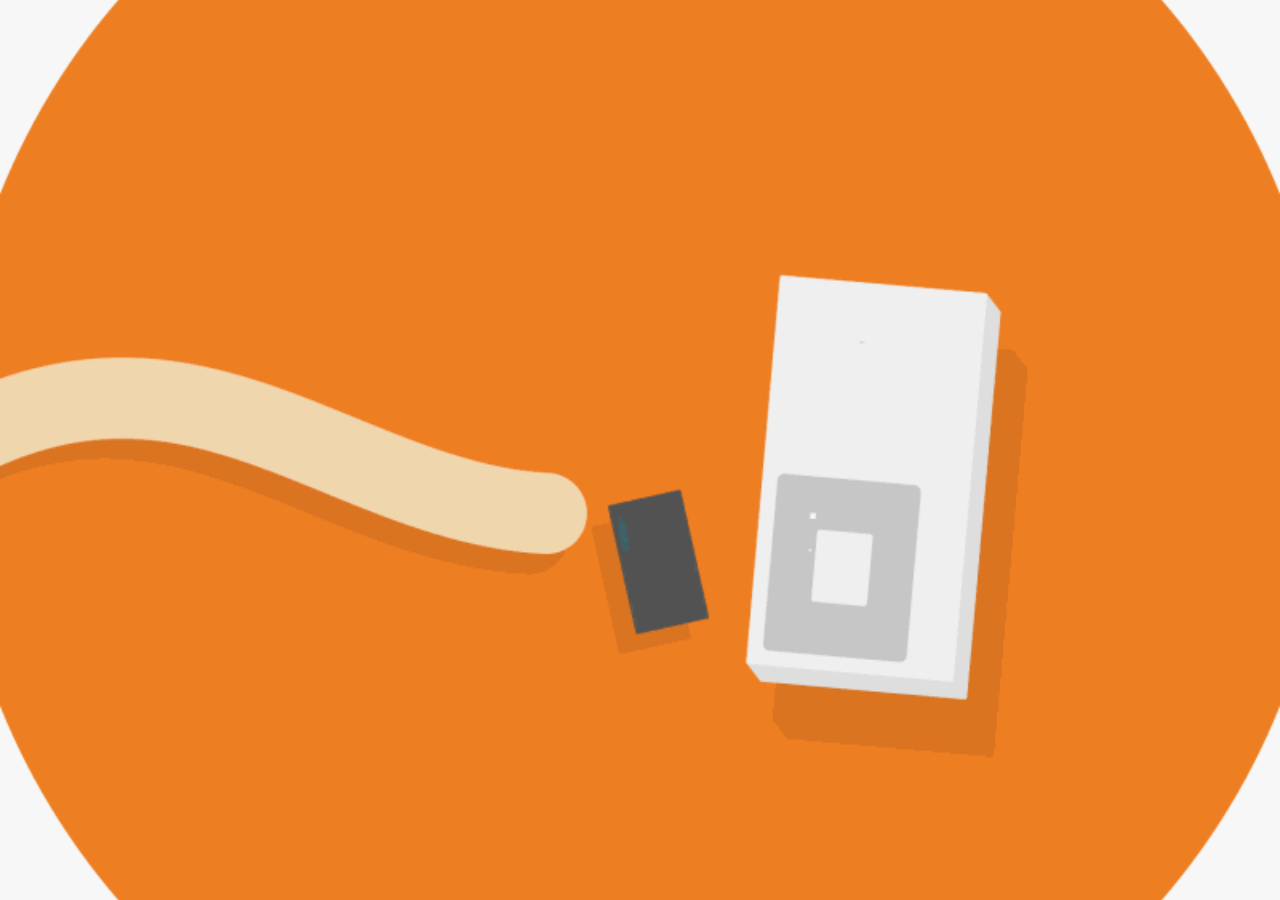
==== index.html @ 524d6dea "CodigoSimples Com comentários" ====
<!DOCTYPE html>
<html lang="pt-br">
  <head>
    <meta charset="UTF-8" />
    <meta name="viewport" content="width=device-width, initial-scale=1.0" />
    <meta http-equiv="refresh" content="3;url=pages/login.html" />
    <!-- recarregar ou redirecionar a página após um certo período de tempo -->
    <link rel="stylesheet" href="assets/styles/splash.css">
    
    <title>Redirecionando...</title>
  </head>
  <body>
    <img  class="gifSplash" src="assets/images/ccu-superbowl---charge.gif">
  </body>
</html>
---- assets/styles/splash.css ----
body, html {
    margin: 0;              /* Remove a margem padrão dos elementos body e html */
    padding: 0;             /* Remove o padding padrão dos elementos body e html */
    height: 100%;           /* Define a altura de body e html para 100% da altura da viewport */
    overflow: hidden;       /* Esconde barras de rolagem que poderiam aparecer, mantendo a tela limpa */
}

.gifSplash {
    width: 100vw;           /* Define a largura do GIF para 100% da largura da viewport (100% da tela visível) */
    height: 100vh;          /* Define a altura do GIF para 100% da altura da viewport (100% da tela visível) */
    object-fit: cover;      /* Faz com que o GIF cubra toda a área definida (100% da largura e altura), mantendo a proporção e cortando se necessário para preencher a tela */
    position: absolute;     /* Posiciona o GIF de forma absoluta, tirando-o do fluxo normal do documento */
    top: 0;                 /* Posiciona o GIF no topo da viewport */
    left: 0;                /* Posiciona o GIF à esquerda da viewport */
}
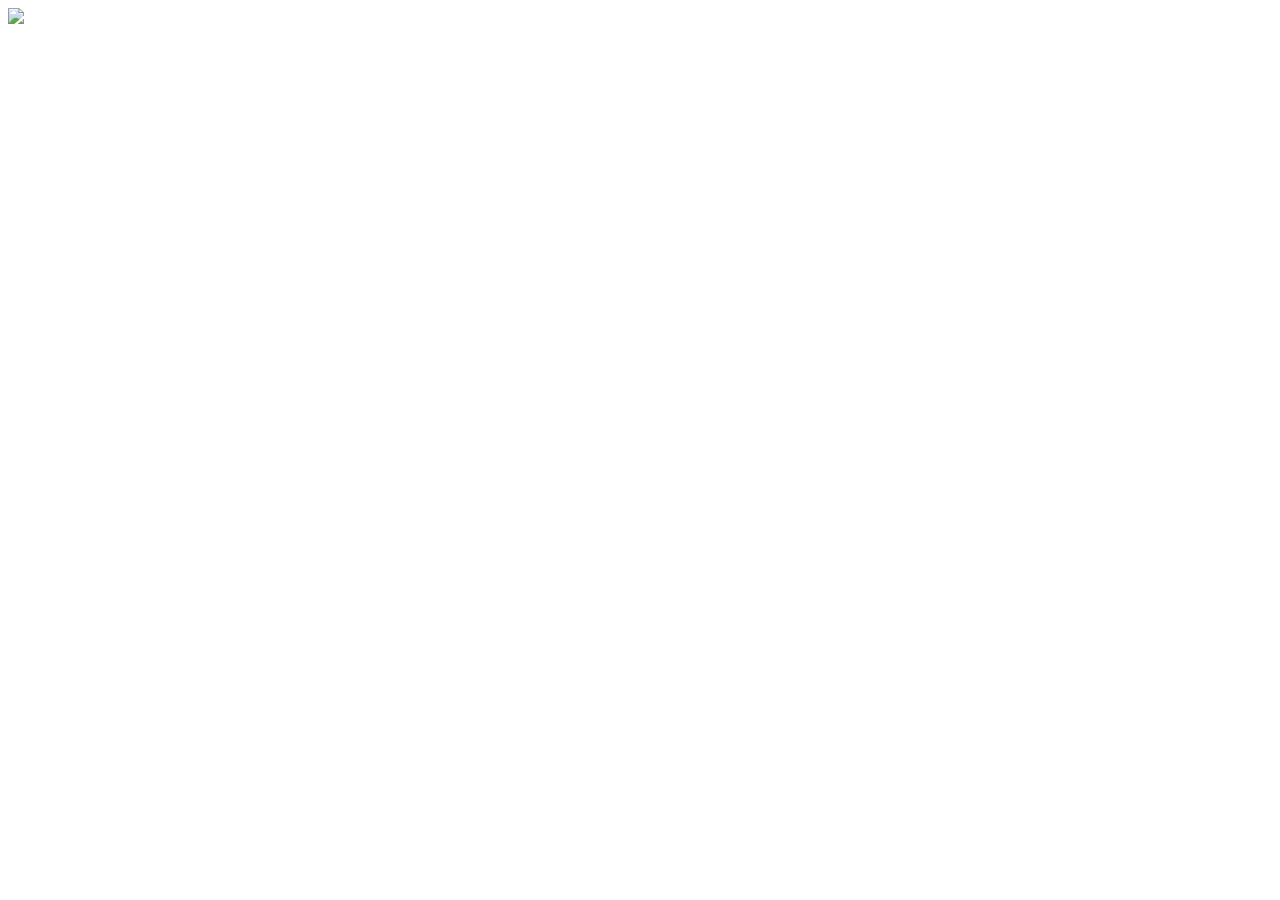
==== commit daa693b1: "nossa versao" ====
--- a/index.html
+++ b/index.html
@@ -5,11 +5,10 @@
     <meta name="viewport" content="width=device-width, initial-scale=1.0" />
     <meta http-equiv="refresh" content="3;url=pages/login.html" />
     <!-- recarregar ou redirecionar a página após um certo período de tempo -->
-    <link rel="stylesheet" href="assets/styles/splash.css">
-    
+    <link rel="stylesheet" href="/SoftBank---Copia/assets/styles/splash.css">
     <title>Redirecionando...</title>
   </head>
   <body>
-    <img  class="gifSplash" src="assets/images/ccu-superbowl---charge.gif">
+    <img  class="gifSplash" src="/SoftBank---Copia/assets/images/ccu-superbowl---charge.gif">
   </body>
-</html>
+</html>